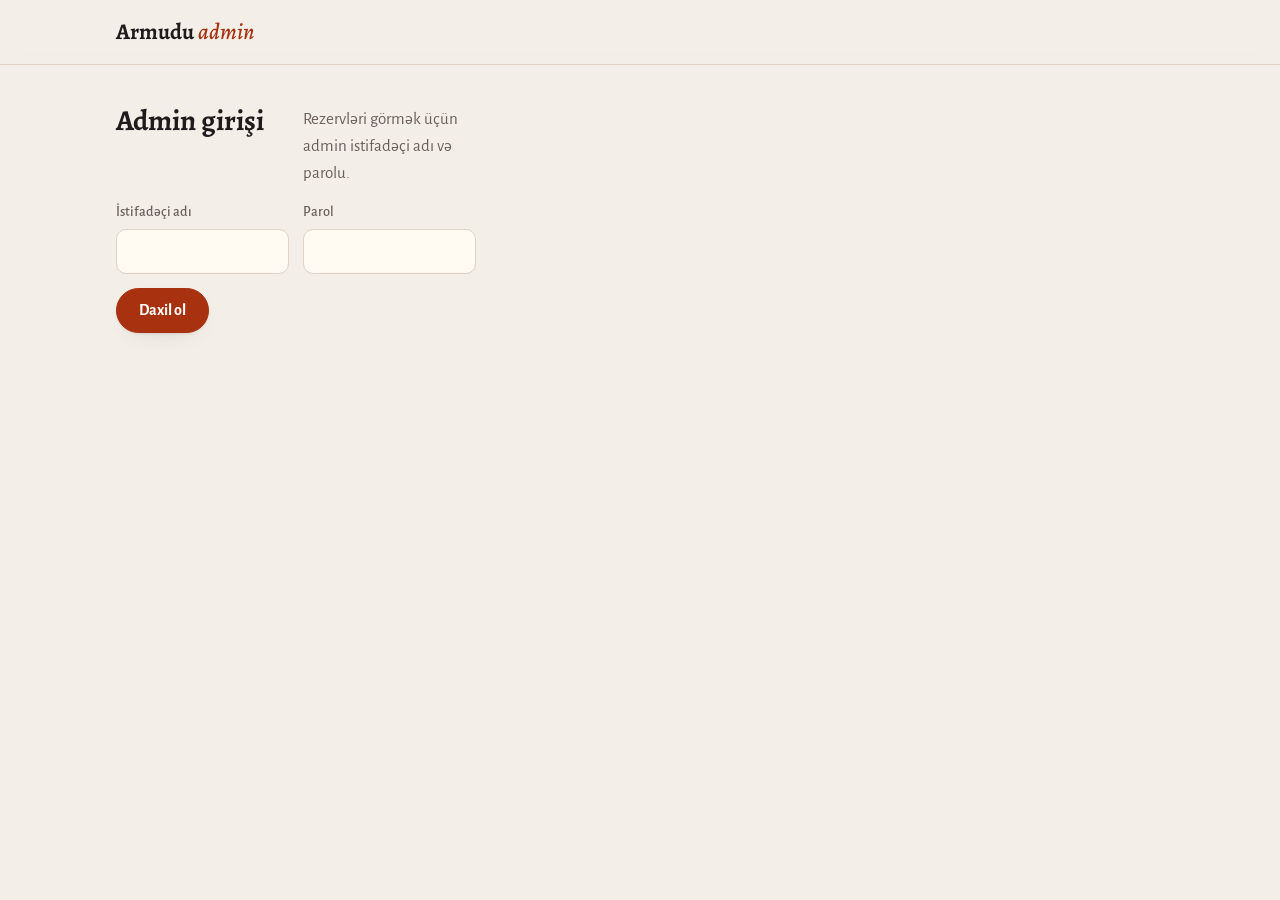
==== src/main/resources/static/admin.html @ a67a7db5 "Enrich site: new sections, admin panel, theme toggle, menu brew times Frontend: - Sticky blurred hea" ====
<!doctype html>
<html lang="az">
<head>
  <meta charset="utf-8">
  <meta name="viewport" content="width=device-width, initial-scale=1, viewport-fit=cover">
  <title>Armudu · Admin</title>
  <meta name="robots" content="noindex">
  <link rel="icon" href="favicon.svg" type="image/svg+xml">
  <link rel="preconnect" href="https://fonts.googleapis.com">
  <link rel="preconnect" href="https://fonts.gstatic.com" crossorigin>
  <link rel="stylesheet" href="https://fonts.googleapis.com/css2?family=Alegreya:wght@700&family=Alegreya+Sans:wght@400;500;700&family=IBM+Plex+Mono:wght@400;500&display=swap">
  <link rel="stylesheet" href="css/style.css">
  <link rel="stylesheet" href="css/admin.css">
</head>
<body>
<header class="top">
  <div class="wrap">
    <a class="logo" href="index.html">Armudu <span>admin</span></a>
    <button class="btn ghost" id="logout" type="button" hidden>Çıxış</button>
  </div>
</header>

<main class="wrap admin">
  <form class="login" id="loginForm">
    <h1>Admin girişi</h1>
    <p class="muted">Rezervləri görmək üçün admin istifadəçi adı və parolu.</p>
    <label>İstifadəçi adı <input id="user" autocomplete="username" required></label>
    <label>Parol <input id="pass" type="password" autocomplete="current-password" required></label>
    <button class="btn" type="submit" id="loginBtn">Daxil ol</button>
    <p class="err" id="loginErr"></p>
  </form>

  <section class="panel" id="panel" hidden>
    <div class="panel-head">
      <h1>Gələcək rezervlər</h1>
      <button class="btn ghost" id="refresh" type="button">Yenilə</button>
    </div>
    <p class="muted" id="count"></p>
    <div class="table-wrap">
      <table>
        <thead><tr><th>#</th><th>Tarix</th><th>Saat</th><th>Ad</th><th>Nəfər</th><th>Yer</th><th>Qeyd</th><th></th></tr></thead>
        <tbody id="rows"></tbody>
      </table>
    </div>
  </section>
</main>

<script src="js/admin.js"></script>
</body>
</html>
---- src/main/resources/static/css/style.css ----
/* Armudu çay evi — İçərişəhər samovar identikliyi: tünd çay-qırmızı, qızıl, krem/kömür neytrallar */
:root {
  --bg: #f3efe8;
  --surface: #fbf6ee;
  --surface-2: #fffaf2;
  --ink: #1f1a1c;
  --muted: #6b5f5c;
  --line: #ddd2c4;
  --tea: #a8320f;
  --tea-deep: #6e1d07;
  --gold: #b7791f;
  --danger: #b3261e;
  --glass: rgba(90, 70, 60, .18);
  --steam: rgba(60, 40, 30, .16);
  --shadow: 0 1px 2px rgba(60, 40, 20, .1), 0 8px 24px -16px rgba(60, 40, 20, .3);
  --display: "Alegreya", Georgia, "Times New Roman", serif;
  --body: "Alegreya Sans", "Segoe UI", system-ui, sans-serif;
  --mono: "IBM Plex Mono", ui-monospace, Consolas, monospace;
  color-scheme: light;
}
@media (prefers-color-scheme: dark) {
  :root:not([data-theme="light"]) {
    --bg: #11161d; --surface: #161e27; --surface-2: #1b242f; --ink: #f1e9df; --muted: #a59c94; --line: #2b3542;
    --tea: #e0612f; --tea-deep: #b4420f; --gold: #e3a94a; --danger: #ff8a80;
    --glass: rgba(255, 240, 225, .14); --steam: rgba(255, 245, 235, .2);
    --shadow: 0 1px 2px rgba(0, 0, 0, .3), 0 10px 30px -18px rgba(0, 0, 0, .8);
    color-scheme: dark;
  }
}
:root[data-theme="dark"] {
  --bg: #11161d; --surface: #161e27; --surface-2: #1b242f; --ink: #f1e9df; --muted: #a59c94; --line: #2b3542;
  --tea: #e0612f; --tea-deep: #b4420f; --gold: #e3a94a; --danger: #ff8a80;
  --glass: rgba(255, 240, 225, .14); --steam: rgba(255, 245, 235, .2);
  --shadow: 0 1px 2px rgba(0, 0, 0, .3), 0 10px 30px -18px rgba(0, 0, 0, .8);
  color-scheme: dark;
}

* { box-sizing: border-box; }
html { scroll-behavior: smooth; scroll-padding-top: 84px; }
body { margin: 0; background: var(--bg); color: var(--ink); font-family: var(--body); font-size: 1.0625rem; line-height: 1.6; }
body::before { content: ""; position: fixed; inset: 0 0 auto; height: env(safe-area-inset-top, 0px); background: var(--bg); z-index: 60; }
img { max-width: 100%; }
[hidden] { display: none !important; }
.wrap { max-width: 1080px; margin: 0 auto; padding-left: max(16px, env(safe-area-inset-left, 0px)); padding-right: max(16px, env(safe-area-inset-right, 0px)); }
h1, h2, h3 { font-family: var(--display); font-weight: 700; line-height: 1.1; text-wrap: balance; margin: 0; }
p { margin: 0; }
a { color: var(--tea); }
:focus-visible { outline: 2px solid var(--gold); outline-offset: 3px; border-radius: 4px; }
.eyebrow { font-family: var(--mono); font-size: .75rem; letter-spacing: .14em; text-transform: uppercase; color: var(--gold); }
.muted { color: var(--muted); }

.skip { position: absolute; left: -999px; top: 0; z-index: 100; background: var(--tea); color: #fff; padding: 10px 16px; border-radius: 0 0 8px 0; }
.skip:focus { left: 0; }

/* header */
header.top { position: sticky; top: env(safe-area-inset-top, 0px); z-index: 50;
  background: color-mix(in srgb, var(--bg) 82%, transparent); backdrop-filter: blur(10px);
  border-bottom: 1px solid var(--line); }
header.top .wrap { display: flex; align-items: center; gap: 16px; padding-block: 14px; }
.logo { font-family: var(--display); font-size: 1.4rem; font-weight: 700; text-decoration: none; color: var(--ink); margin-right: auto; }
.logo span { color: var(--tea); font-style: italic; font-weight: 500; }
nav ul { list-style: none; display: flex; gap: 22px; margin: 0; padding: 0; flex-wrap: wrap; }
nav a { position: relative; color: var(--muted); text-decoration: none; font-weight: 500; padding-block: 2px; }
nav a::after { content: ""; position: absolute; left: 0; right: 0; bottom: -3px; height: 2px; background: var(--tea); transform: scaleX(0); transform-origin: left; transition: transform .2s; }
nav a:hover { color: var(--ink); }
nav a:hover::after, nav a[aria-current="true"]::after { transform: scaleX(1); }
nav a[aria-current="true"] { color: var(--ink); }
.theme-toggle { display: grid; place-items: center; width: 40px; height: 40px; border-radius: 999px; border: 1px solid var(--line); background: transparent; color: var(--ink); cursor: pointer; flex: none; transition: border-color .15s, background .15s; }
.theme-toggle:hover { border-color: var(--muted); }
.ic-sun { display: none; }
.ic-moon { display: block; }
@media (prefers-color-scheme: dark) {
  :root:not([data-theme="light"]) .ic-sun { display: block; }
  :root:not([data-theme="light"]) .ic-moon { display: none; }
}
:root[data-theme="dark"] .ic-sun { display: block; }
:root[data-theme="dark"] .ic-moon { display: none; }

/* buttons */
.btn { appearance: none; border: 1px solid var(--tea); background: var(--tea); color: #fff; font: 700 1rem var(--body); padding: 12px 22px; border-radius: 999px; cursor: pointer; text-decoration: none; display: inline-flex; align-items: center; gap: 8px; box-shadow: var(--shadow); transition: transform .15s, background .15s, box-shadow .15s; }
.btn:hover { background: var(--tea-deep); border-color: var(--tea-deep); transform: translateY(-1px); box-shadow: 0 4px 12px -4px rgba(110, 29, 7, .5); }
.btn:active { transform: translateY(1px); }
.btn:disabled { opacity: .6; cursor: progress; transform: none; }
.btn.ghost { background: transparent; color: var(--ink); border-color: var(--line); box-shadow: none; }
.btn.ghost:hover { border-color: var(--ink); background: transparent; }

/* hero */
.hero { padding-block: 32px 56px; }
.hero .wrap { display: grid; grid-template-columns: 1.15fr .85fr; gap: 40px; align-items: center; }
.hero h1 { font-size: clamp(2.6rem, 6.4vw, 4.8rem); letter-spacing: -.01em; }
.hero h1 em { color: var(--tea); font-weight: 500; }
.hero .lede { margin-top: 20px; max-width: 34rem; color: var(--muted); font-size: 1.15rem; }
.hero-actions { margin-top: 28px; display: flex; gap: 12px; flex-wrap: wrap; }
.facts { margin-top: 36px; display: flex; gap: 32px; flex-wrap: wrap; }
.facts div { display: grid; gap: 2px; }
.facts b { font-family: var(--display); font-size: 1.7rem; color: var(--ink); font-variant-numeric: tabular-nums; }
.facts small { color: var(--muted); font-size: .85rem; }

.glass-stage { position: relative; aspect-ratio: 4 / 5; max-width: 100%; width: 100%; max-height: 520px; }
#steam { position: absolute; inset: 0; width: 100%; height: 100%; }
.glass-stage svg { position: absolute; left: 50%; bottom: 4%; transform: translateX(-50%); width: 62%; height: auto; }

/* sections */
section { padding-block: 64px; border-top: 1px solid var(--line); }
section.tinted { background: var(--surface); }
.sec-head { display: flex; justify-content: space-between; align-items: end; gap: 24px; flex-wrap: wrap; margin-bottom: 32px; }
.sec-head h2 { font-size: clamp(2rem, 4vw, 2.8rem); margin-top: 6px; }
.sec-head p { color: var(--muted); max-width: 30rem; }

/* timeline */
.timeline { list-style: none; margin: 0; padding: 0; display: grid; gap: 4px; }
.timeline li { display: grid; grid-template-columns: 7rem minmax(0, 1fr); gap: 20px; padding: 18px 0; border-top: 1px dashed var(--line); }
.timeline li:first-child { border-top: none; }
.timeline .yr { font-family: var(--mono); color: var(--gold); font-size: .95rem; letter-spacing: .04em; padding-top: 4px; }
.timeline h3 { font-size: 1.25rem; }
.timeline p { color: var(--muted); margin-top: 4px; }

/* menyu */
.chips { display: flex; gap: 8px; flex-wrap: wrap; }
.chip { appearance: none; border: 1px solid var(--line); background: transparent; color: var(--ink); opacity: .72; font: 500 .95rem var(--body); padding: 6px 14px; border-radius: 999px; cursor: pointer; transition: opacity .15s, background .15s, color .15s; }
.chip:hover { opacity: 1; }
.chip[aria-pressed="true"] { background: var(--ink); color: var(--bg); border-color: var(--ink); opacity: 1; }
.menu { display: grid; grid-template-columns: repeat(2, minmax(0, 1fr)); gap: 0 48px; }
.item { display: grid; grid-template-columns: minmax(0, 1fr) auto; gap: 2px 12px; align-items: baseline; padding-block: 16px; border-bottom: 1px dotted var(--line); transition: transform .15s; }
.item:hover { transform: translateX(2px); }
.item h3 { font-size: 1.22rem; }
.item .price { font-family: var(--mono); font-variant-numeric: tabular-nums; color: var(--tea); font-weight: 500; }
.item:hover .price { color: var(--tea-deep); }
.item p { grid-column: 1 / -1; color: var(--muted); font-size: .97rem; margin-top: 2px; }
.item .tag { font-family: var(--mono); font-size: .7rem; letter-spacing: .08em; text-transform: uppercase; color: var(--gold); margin-left: 8px; vertical-align: middle; }
.item .brew-chip { grid-column: 1 / -1; justify-self: start; margin-top: 8px; appearance: none; border: 1px solid var(--line); background: transparent; color: var(--muted); font: 500 .8rem var(--mono); padding: 4px 10px; border-radius: 999px; cursor: pointer; display: inline-flex; align-items: center; gap: 6px; transition: border-color .15s, color .15s; }
.item .brew-chip:hover { border-color: var(--tea); color: var(--tea); }

/* dəmləmə saatı */
.brew { display: grid; grid-template-columns: auto minmax(0, 1fr); gap: 48px; align-items: center; }
.ring { position: relative; width: 260px; height: 260px; max-width: 100%; }
.ring svg { width: 100%; height: 100%; transform: rotate(-90deg); }
.ring .track { stroke: var(--line); fill: none; }
.ring .prog { stroke: var(--tea); fill: none; stroke-linecap: round; transition: stroke-dashoffset .5s linear; }
.ring.done .read b { color: var(--gold); }
.ring.pulse { animation: ringPulse .7s ease; }
@keyframes ringPulse { 0%,100% { transform: scale(1); } 40% { transform: scale(1.04); } }
.ring .read { position: absolute; inset: 0; display: grid; place-content: center; text-align: center; }
.ring .read b { font-family: var(--mono); font-size: 3rem; font-weight: 500; font-variant-numeric: tabular-nums; transition: color .3s; }
.ring .read small { color: var(--muted); }
.steps { list-style: none; margin: 0; padding: 0; display: grid; gap: 14px; counter-reset: s; }
.steps li { display: grid; grid-template-columns: 2.2rem minmax(0, 1fr); gap: 12px; align-items: start; color: var(--muted); transition: color .3s; }
.steps li::before { counter-increment: s; content: counter(s); font-family: var(--mono); width: 2.2rem; height: 2.2rem; border-radius: 50%; border: 1px solid var(--line); display: grid; place-items: center; font-size: .85rem; }
.steps li.on { color: var(--ink); }
.steps li.on::before { background: var(--tea); color: #fff; border-color: var(--tea); }
.steps li.done::before { content: "✓"; color: var(--tea); border-color: var(--tea); }
.timer-ctrls { margin-top: 24px; display: flex; gap: 12px; flex-wrap: wrap; align-items: center; }
.timer-ctrls label { color: var(--muted); font-size: .95rem; display: flex; align-items: center; gap: 8px; }
select, input, textarea { font: inherit; color: var(--ink); background: var(--surface-2); border: 1px solid var(--line); border-radius: 10px; padding: 10px 12px; width: 100%; }
.timer-ctrls select { width: auto; }

/* mürəbbə */
.jams { display: grid; grid-template-columns: repeat(auto-fill, minmax(150px, 1fr)); gap: 12px; }
.jam { appearance: none; text-align: left; background: var(--surface-2); border: 1px solid var(--line); border-radius: 14px; padding: 14px; cursor: pointer; color: var(--ink); font: inherit; display: grid; gap: 10px; transition: border-color .15s, transform .15s; }
.jam:hover { border-color: var(--muted); transform: translateY(-2px); }
.jam[aria-pressed="true"] { border-color: var(--tea); box-shadow: 0 0 0 1px var(--tea) inset; }
.jam .jar { width: 36px; height: 40px; border-radius: 6px 6px 10px 10px; position: relative; margin-top: 6px; box-shadow: inset 0 -7px 9px rgba(0, 0, 0, .18), inset 0 4px 6px rgba(255, 255, 255, .25); }
.jam .jar::before { content: ""; position: absolute; left: -2px; right: -2px; top: -6px; height: 7px; border-radius: 3px; background: var(--gold); }
.jam[aria-pressed="true"] .jar { transform: translateY(-1px); }
.jam b { font-family: var(--display); font-size: 1.1rem; }
.jam small { color: var(--muted); line-height: 1.35; }
.pairing { margin-top: 20px; padding: 18px 20px; border-left: 3px solid var(--tea); background: var(--surface-2); border-radius: 0 12px 12px 0; min-height: 3.5rem; }

/* tədbirlər */
.events { display: grid; grid-template-columns: repeat(auto-fit, minmax(230px, 1fr)); gap: 16px; }
.event { background: var(--surface-2); border: 1px solid var(--line); border-radius: 16px; padding: 22px; display: grid; gap: 8px; align-content: start; box-shadow: var(--shadow); }
.event .when { font-family: var(--mono); font-size: .78rem; letter-spacing: .04em; color: var(--gold); }
.event h3 { font-size: 1.35rem; }
.event p { color: var(--muted); font-size: .97rem; }
.event .arrow { margin-top: 6px; font-weight: 700; text-decoration: none; color: var(--tea); }
.event .arrow:hover { color: var(--tea-deep); }

/* rəylər */
.reviews { display: grid; grid-template-columns: repeat(auto-fit, minmax(240px, 1fr)); gap: 16px; }
.review { margin: 0; background: var(--surface); border: 1px solid var(--line); border-radius: 16px; padding: 24px 22px 20px; display: grid; gap: 14px; position: relative; }
.review::before { content: "\201C"; position: absolute; top: 2px; left: 16px; font-family: var(--display); font-size: 3.2rem; line-height: 1; color: var(--gold); opacity: .5; }
.review blockquote { margin: 14px 0 0; font-family: var(--display); font-size: 1.12rem; line-height: 1.45; }
.review figcaption { color: var(--ink); font-weight: 600; }
.review figcaption span { color: var(--muted); font-weight: 400; font-family: var(--mono); font-size: .78rem; }

/* rezerv */
.reserve { display: grid; grid-template-columns: minmax(0, 1fr) minmax(0, 1fr); gap: 48px; }
form { display: grid; grid-template-columns: 1fr 1fr; gap: 14px; }
form .full { grid-column: 1 / -1; }
form label { display: grid; gap: 6px; font-size: .9rem; color: var(--muted); font-weight: 500; }
form .err { color: var(--danger); font-size: .85rem; }
form .err:empty { display: none; }
form [aria-invalid="true"] { border-color: var(--danger); }
.confirm { grid-column: 1 / -1; padding: 16px; border: 1px solid var(--tea); border-radius: 12px; background: var(--surface-2); }
.confirm.bad { border-color: var(--danger); }
.confirm b { font-family: var(--display); font-size: 1.2rem; }
.info { display: grid; gap: 22px; align-content: start; }
.info dl { margin: 0; display: grid; grid-template-columns: auto minmax(0, 1fr); gap: 10px 20px; }
.info dt { font-family: var(--mono); font-size: .8rem; color: var(--gold); letter-spacing: .06em; text-transform: uppercase; padding-top: 3px; }
.info dd { margin: 0; font-variant-numeric: tabular-nums; }
.note { color: var(--muted); font-size: .9rem; }

footer { border-top: 1px solid var(--line); padding-block: 28px; color: var(--muted); font-size: .9rem; }
footer .wrap { display: flex; justify-content: space-between; gap: 16px; flex-wrap: wrap; }

@media (max-width: 820px) {
  .hero .wrap, .brew, .reserve { grid-template-columns: 1fr; }
  .glass-stage { max-width: 340px; margin: 0 auto; order: -1; }
  .menu { grid-template-columns: 1fr; }
  .ring { margin: 0 auto; width: 220px; height: 220px; }
  .timeline li { grid-template-columns: 5rem minmax(0, 1fr); gap: 14px; }
}
@media (max-width: 480px) {
  form { grid-template-columns: 1fr; }
  nav { display: none; }
  section { padding-block: 48px; }
}
@media (prefers-reduced-motion: reduce) {
  html { scroll-behavior: auto; }
  * { transition: none !important; animation: none !important; }
}
---- src/main/resources/static/css/admin.css ----
.admin { padding-block: 40px 80px; }
.login { max-width: 360px; display: grid; gap: 14px; }
.login h1, .panel-head h1 { font-family: var(--display); font-size: 1.8rem; }
.login label { display: grid; gap: 6px; font-size: .9rem; color: var(--muted); font-weight: 500; }
.login .btn { justify-self: start; }
.err { color: var(--danger); min-height: 1.2em; }
.err:empty { display: none; }

.panel-head { display: flex; align-items: center; justify-content: space-between; gap: 16px; flex-wrap: wrap; margin-bottom: 8px; }
.table-wrap { overflow-x: auto; margin-top: 16px; border: 1px solid var(--line); border-radius: 12px; }
table { width: 100%; border-collapse: collapse; font-size: .95rem; }
th, td { text-align: left; padding: 10px 14px; border-bottom: 1px solid var(--line); white-space: nowrap; }
th { font-family: var(--mono); font-size: .72rem; letter-spacing: .06em; text-transform: uppercase; color: var(--gold); }
td { font-variant-numeric: tabular-nums; }
td.note { white-space: normal; min-width: 180px; color: var(--muted); }
tr:last-child td { border-bottom: none; }
.cancel { appearance: none; border: 1px solid var(--line); background: transparent; color: var(--danger); font: 500 .85rem var(--body); padding: 5px 12px; border-radius: 999px; cursor: pointer; }
.cancel:hover { border-color: var(--danger); }
.cancel:disabled { opacity: .5; cursor: default; }
.empty { padding: 28px; text-align: center; color: var(--muted); }
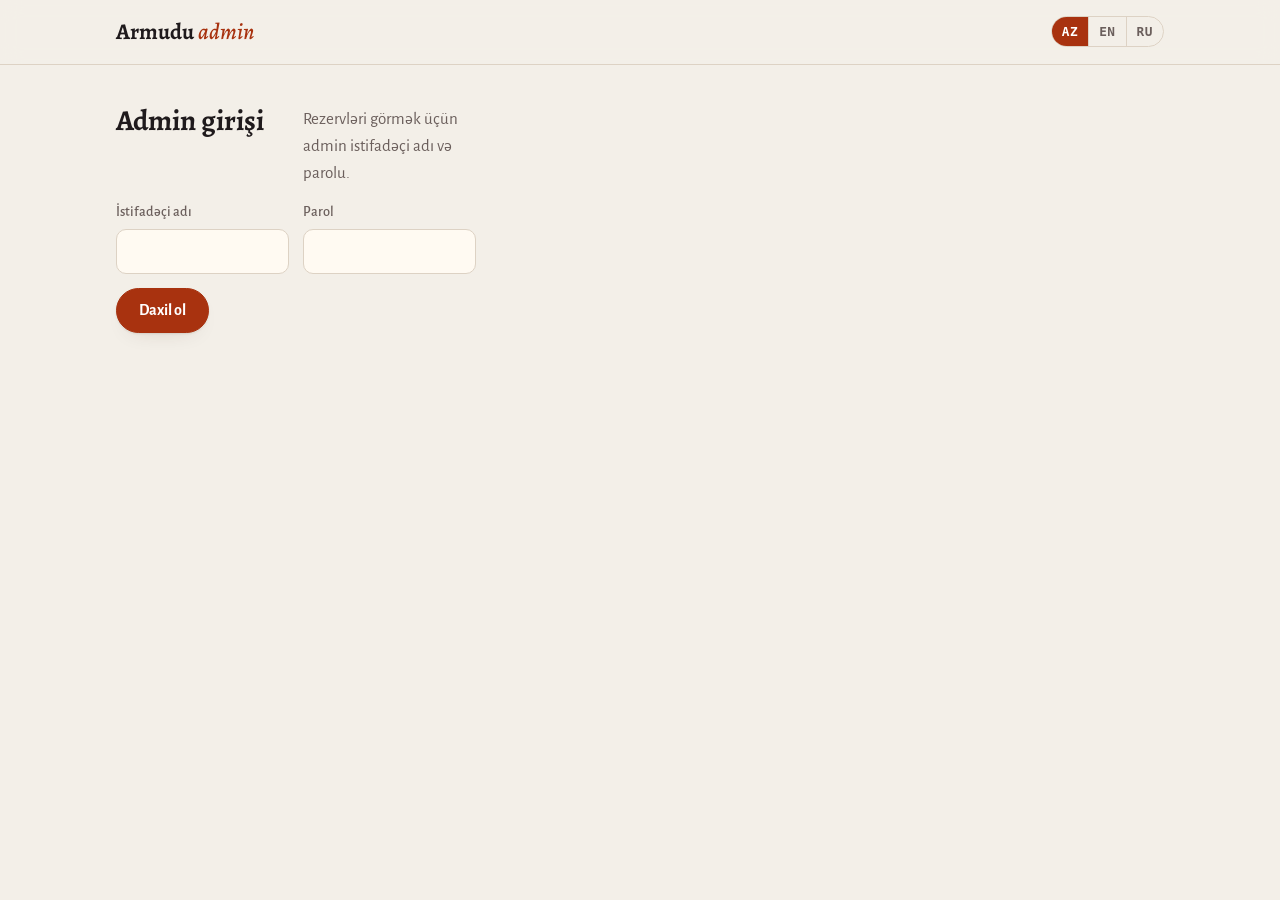
==== commit 45454549: "Localize the admin panel (AZ/EN/RU) - Admin page gets the same language switcher; all static strings" ====
--- a/src/main/resources/static/admin.html
+++ b/src/main/resources/static/admin.html
@@ -16,35 +16,50 @@
 <header class="top">
   <div class="wrap">
     <a class="logo" href="index.html">Armudu <span>admin</span></a>
-    <button class="btn ghost" id="logout" type="button" hidden>Çıxış</button>
+    <div class="lang" role="group" aria-label="Dil / Language / Язык">
+      <button type="button" data-lang="az" aria-pressed="true">AZ</button>
+      <button type="button" data-lang="en" aria-pressed="false">EN</button>
+      <button type="button" data-lang="ru" aria-pressed="false">RU</button>
+    </div>
+    <button class="btn ghost" id="logout" type="button" hidden data-i18n="adm.logout">Çıxış</button>
   </div>
 </header>
 
 <main class="wrap admin">
   <form class="login" id="loginForm">
-    <h1>Admin girişi</h1>
-    <p class="muted">Rezervləri görmək üçün admin istifadəçi adı və parolu.</p>
-    <label>İstifadəçi adı <input id="user" autocomplete="username" required></label>
-    <label>Parol <input id="pass" type="password" autocomplete="current-password" required></label>
-    <button class="btn" type="submit" id="loginBtn">Daxil ol</button>
+    <h1 data-i18n="adm.login.h">Admin girişi</h1>
+    <p class="muted" data-i18n="adm.login.p">Rezervləri görmək üçün admin istifadəçi adı və parolu.</p>
+    <label><span data-i18n="adm.login.user">İstifadəçi adı</span> <input id="user" autocomplete="username" required></label>
+    <label><span data-i18n="adm.login.pass">Parol</span> <input id="pass" type="password" autocomplete="current-password" required></label>
+    <button class="btn" type="submit" id="loginBtn" data-i18n="adm.login.btn">Daxil ol</button>
     <p class="err" id="loginErr"></p>
   </form>
 
   <section class="panel" id="panel" hidden>
     <div class="panel-head">
-      <h1>Gələcək rezervlər</h1>
-      <button class="btn ghost" id="refresh" type="button">Yenilə</button>
+      <h1 data-i18n="adm.panel.h">Gələcək rezervlər</h1>
+      <button class="btn ghost" id="refresh" type="button" data-i18n="adm.refresh">Yenilə</button>
     </div>
     <p class="muted" id="count"></p>
     <div class="table-wrap">
       <table>
-        <thead><tr><th>#</th><th>Tarix</th><th>Saat</th><th>Ad</th><th>Nəfər</th><th>Yer</th><th>Qeyd</th><th></th></tr></thead>
+        <thead><tr>
+          <th data-i18n="adm.th.id">#</th>
+          <th data-i18n="adm.th.date">Tarix</th>
+          <th data-i18n="adm.th.time">Saat</th>
+          <th data-i18n="adm.th.name">Ad</th>
+          <th data-i18n="adm.th.guests">Nəfər</th>
+          <th data-i18n="adm.th.spot">Yer</th>
+          <th data-i18n="adm.th.note">Qeyd</th>
+          <th></th>
+        </tr></thead>
         <tbody id="rows"></tbody>
       </table>
     </div>
   </section>
 </main>
 
+<script src="js/i18n.js"></script>
 <script src="js/admin.js"></script>
 </body>
 </html>
--- a/src/main/resources/static/css/style.css
+++ b/src/main/resources/static/css/style.css
@@ -65,6 +65,11 @@
 nav a:hover { color: var(--ink); }
 nav a:hover::after, nav a[aria-current="true"]::after { transform: scaleX(1); }
 nav a[aria-current="true"] { color: var(--ink); }
+.lang { display: inline-flex; border: 1px solid var(--line); border-radius: 999px; overflow: hidden; flex: none; }
+.lang button { appearance: none; border: 0; background: transparent; color: var(--muted); font: 600 .8rem var(--mono); letter-spacing: .04em; padding: 7px 10px; cursor: pointer; transition: background .15s, color .15s; }
+.lang button + button { border-left: 1px solid var(--line); }
+.lang button:hover { color: var(--ink); }
+.lang button[aria-pressed="true"] { background: var(--tea); color: #fff; }
 .theme-toggle { display: grid; place-items: center; width: 40px; height: 40px; border-radius: 999px; border: 1px solid var(--line); background: transparent; color: var(--ink); cursor: pointer; flex: none; transition: border-color .15s, background .15s; }
 .theme-toggle:hover { border-color: var(--muted); }
 .ic-sun { display: none; }
